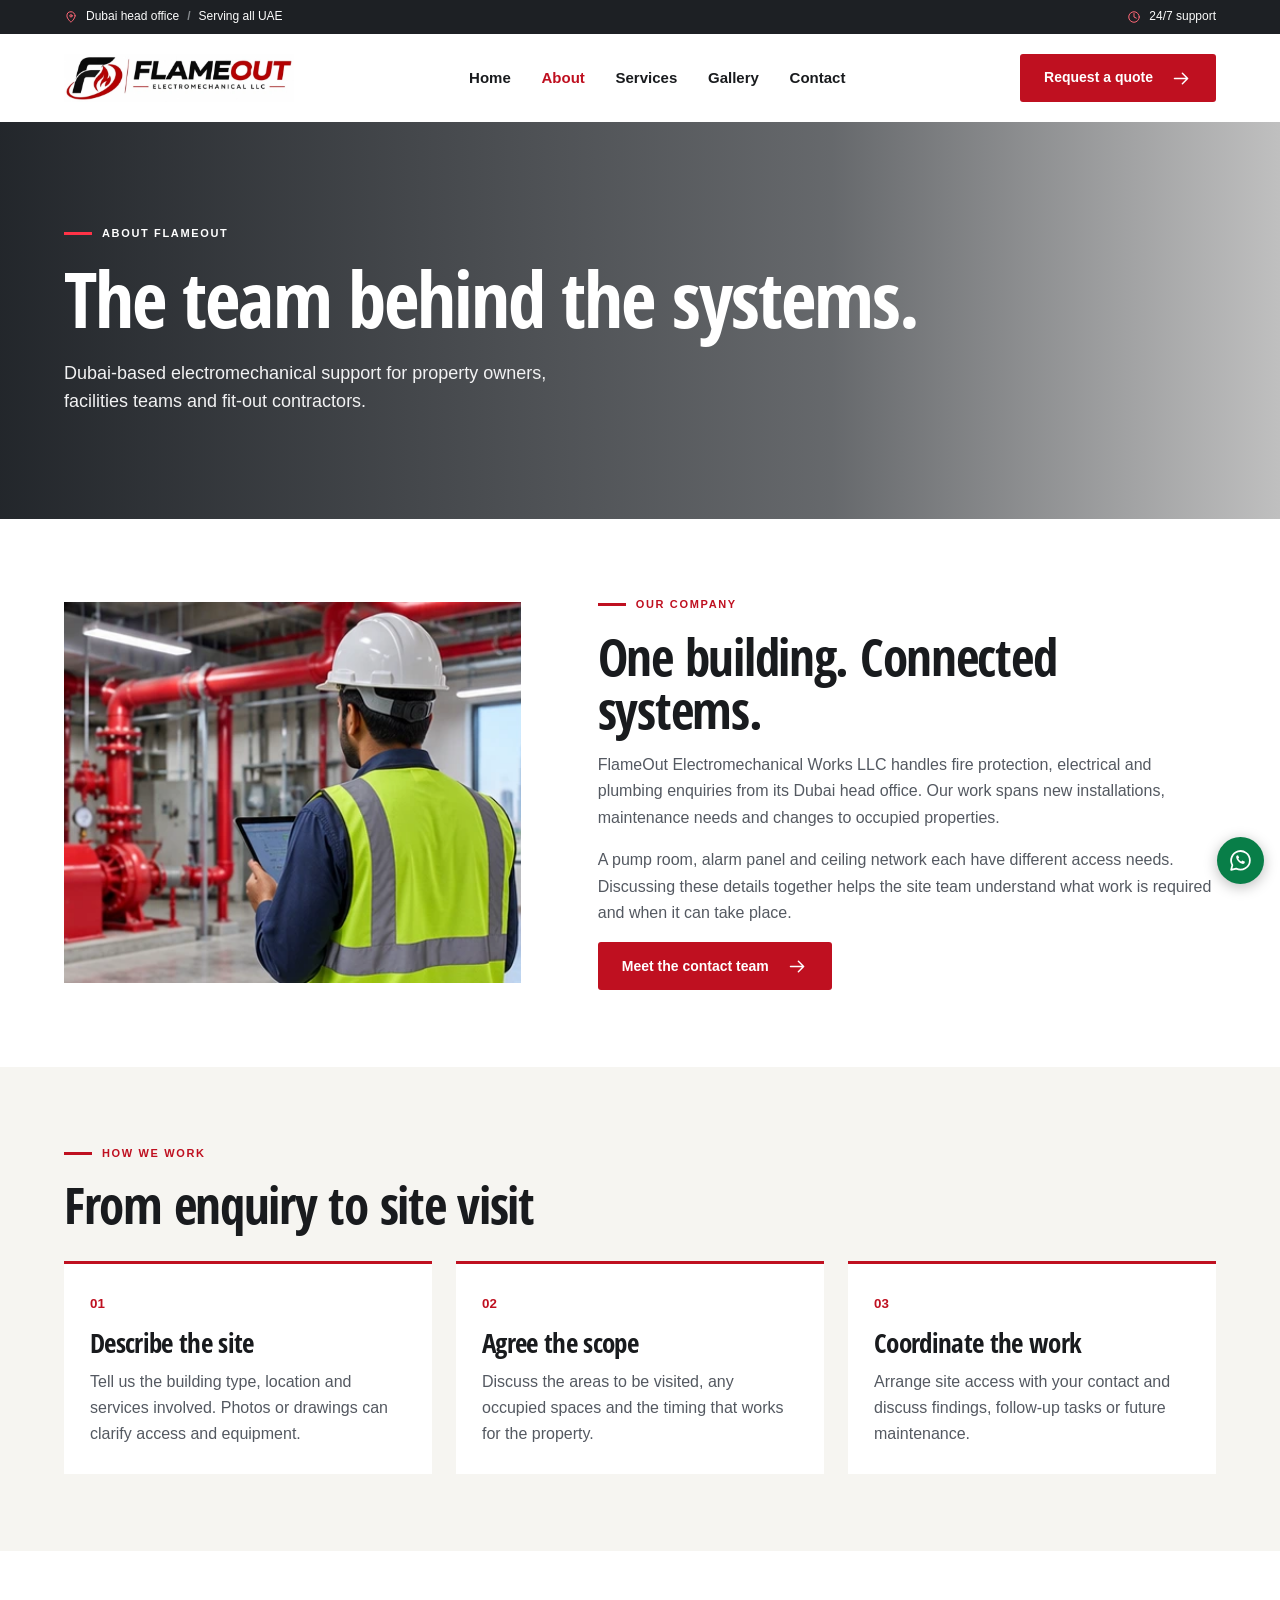
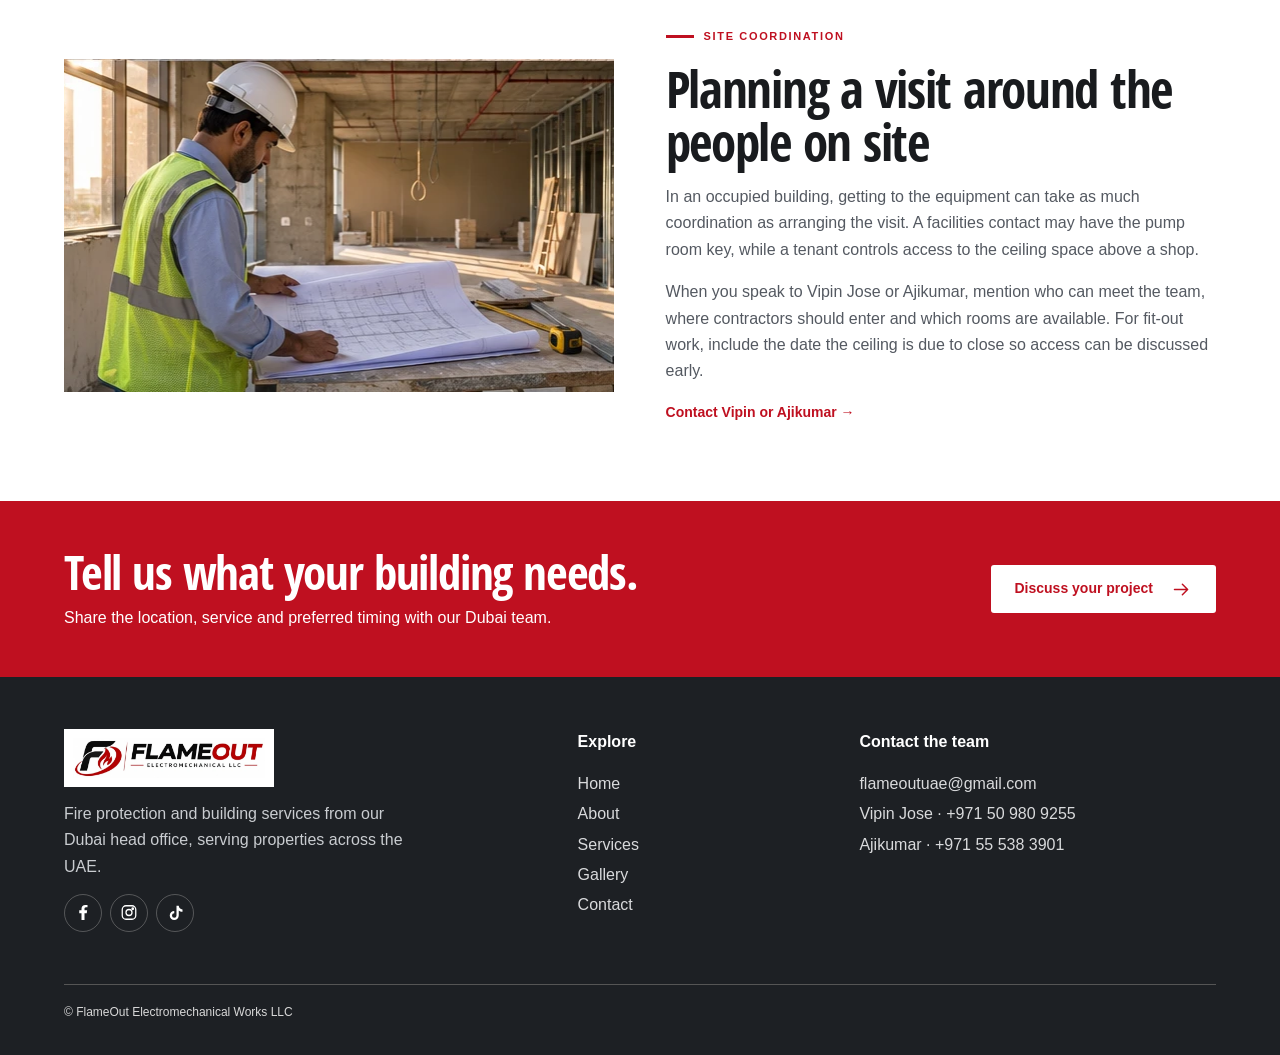
==== about.html @ a7f8e22a "first commit" ====
<!doctype html><html lang="en"><head><meta charset="utf-8"><meta name="viewport" content="width=device-width,initial-scale=1"><title>About Our Dubai Electromechanical Team | FlameOut</title><meta name="description" content="Learn how FlameOut coordinates fire protection and building services for property managers, fit-out contractors and facilities teams across the UAE."><meta property="og:title" content="About Our Dubai Electromechanical Team | FlameOut"><meta property="og:description" content="Learn how FlameOut coordinates fire protection and building services for property managers, fit-out contractors and facilities teams across the UAE."><meta property="og:type" content="website"><link rel="icon" href="assets/favicon.png"><link rel="stylesheet" href="css/style.css"><script type="application/ld+json">{"@context": "https://schema.org", "@type": "Organization", "name": "FlameOut Electromechanical Works LLC", "telephone": "+971509809255", "email": "flameoutuae@gmail.com", "areaServed": "United Arab Emirates"}</script><script defer src="js/site.js"></script></head><body><a class="skip" href="#main">Skip to content</a><div class="top"><div class="wrap"><span><svg aria-hidden="true" viewBox="0 0 24 24" fill="none" stroke="currentColor" stroke-width="1.7" stroke-linecap="round" stroke-linejoin="round"><path d="M19 10c0 5-7 11-7 11S5 15 5 10a7 7 0 1 1 14 0Z"/><circle cx="12" cy="10" r="2"/></svg> Dubai head office <b> / </b> Serving all UAE</span><span><svg aria-hidden="true" viewBox="0 0 24 24" fill="none" stroke="currentColor" stroke-width="1.7" stroke-linecap="round" stroke-linejoin="round"><circle cx="12" cy="12" r="9"/><path d="M12 6v6l4 2"/></svg> 24/7 support</span></div></div><header><div class="wrap bar"><a href="index.html" aria-label="FlameOut home"><img class="logo" src="assets/logo.webp" alt="FlameOut Electromechanical LLC" loading="lazy"></a><nav id="nav" aria-label="Main navigation"><a href="index.html">Home</a><a href="about.html" aria-current="page">About</a><a href="services.html">Services</a><a href="gallery.html">Gallery</a><a href="contact.html">Contact</a></nav><a class="btn headbtn" href="contact.html#enquiry">Request a quote<svg aria-hidden="true" viewBox="0 0 24 24" fill="none" stroke="currentColor" stroke-width="1.7" stroke-linecap="round" stroke-linejoin="round"><path d="M4 12h15m-6-6 6 6-6 6"/></svg></a><button class="toggle" aria-label="Toggle navigation" aria-expanded="false" aria-controls="nav"><svg aria-hidden="true" viewBox="0 0 24 24" fill="none" stroke="currentColor" stroke-width="1.7" stroke-linecap="round" stroke-linejoin="round"><path d="M3 6h18M3 12h18M3 18h18"/></svg></button></div></header><main id="main"><section class="inner" style="--photo:url(assets/mep.webp)"><div class="wrap"><div class="tag">About FlameOut</div><h1>The team behind the systems.</h1><p>Dubai-based electromechanical support for property owners, facilities teams and fit-out contractors.</p></div></section><section class="section wrap split"><img class="" src="assets/service-7.webp" alt="Engineer inspecting a mechanical plant room" loading="lazy"><div><div class="tag">Our company</div><h2>One building. Connected systems.</h2><p>FlameOut Electromechanical Works LLC handles fire protection, electrical and plumbing enquiries from its Dubai head office. Our work spans new installations, maintenance needs and changes to occupied properties.</p><p>A pump room, alarm panel and ceiling network each have different access needs. Discussing these details together helps the site team understand what work is required and when it can take place.</p><a class="btn " href="contact.html">Meet the contact team<svg aria-hidden="true" viewBox="0 0 24 24" fill="none" stroke="currentColor" stroke-width="1.7" stroke-linecap="round" stroke-linejoin="round"><path d="M4 12h15m-6-6 6 6-6 6"/></svg></a></div></section><section class="section tint"><div class="wrap"><div class="tag">How we work</div><h2>From enquiry to site visit</h2><div class="steps"><article><small>01</small><h3>Describe the site</h3><p>Tell us the building type, location and services involved. Photos or drawings can clarify access and equipment.</p></article><article><small>02</small><h3>Agree the scope</h3><p>Discuss the areas to be visited, any occupied spaces and the timing that works for the property.</p></article><article><small>03</small><h3>Coordinate the work</h3><p>Arrange site access with your contact and discuss findings, follow-up tasks or future maintenance.</p></article></div></div></section><section class="section wrap story"><img src="assets/fitout.webp" alt="Site supervisor reviewing drawings in a space under fit-out" loading="lazy" width="762" height="333"><div><div class="tag">Site coordination</div><h2>Planning a visit around the people on site</h2><p>In an occupied building, getting to the equipment can take as much coordination as arranging the visit. A facilities contact may have the pump room key, while a tenant controls access to the ceiling space above a shop.</p><p>When you speak to Vipin Jose or Ajikumar, mention who can meet the team, where contractors should enter and which rooms are available. For fit-out work, include the date the ceiling is due to close so access can be discussed early.</p><a class="line" href="contact.html">Contact Vipin or Ajikumar →</a></div></section><section class="cta"><div class="wrap"><div><h2>Tell us what your building needs.</h2><p>Share the location, service and preferred timing with our Dubai team.</p></div><a class="btn white" href="contact.html#enquiry">Discuss your project<svg aria-hidden="true" viewBox="0 0 24 24" fill="none" stroke="currentColor" stroke-width="1.7" stroke-linecap="round" stroke-linejoin="round"><path d="M4 12h15m-6-6 6 6-6 6"/></svg></a></div></section></main><footer><div class="wrap foot"><div><img class="logo" src="assets/logo.webp" alt="FlameOut Electromechanical Works LLC" loading="lazy"><p>Fire protection and building services from our Dubai head office, serving properties across the UAE.</p><div class="socials" aria-label="Social media"><span data-platform="fb" title="Facebook profile coming soon" aria-label="Facebook profile coming soon" role="img"><svg aria-hidden="true" viewBox="0 0 24 24" fill="none" stroke="currentColor" stroke-width="1.7" stroke-linecap="round" stroke-linejoin="round"><path d="M14 22v-9h3l.5-4H14V7c0-1 .4-2 2-2h2V2h-3c-3 0-5 2-5 5v2H7v4h3v9Z" fill="currentColor" stroke="none"/></svg></span><span data-platform="ig" title="Instagram profile coming soon" aria-label="Instagram profile coming soon" role="img"><svg aria-hidden="true" viewBox="0 0 24 24" fill="none" stroke="currentColor" stroke-width="1.7" stroke-linecap="round" stroke-linejoin="round"><rect x="3" y="3" width="18" height="18" rx="5"/><circle cx="12" cy="12" r="4"/><circle cx="17" cy="7" r="1"/></svg></span><span data-platform="tt" title="TikTok profile coming soon" aria-label="TikTok profile coming soon" role="img"><svg aria-hidden="true" viewBox="0 0 24 24" fill="none" stroke="currentColor" stroke-width="1.7" stroke-linecap="round" stroke-linejoin="round"><path d="M14 3h3c.3 3 2 4 5 5v3c-2 0-4-.8-5-1.8V16a6 6 0 1 1-6-6v3a3 3 0 1 0 3 3Z" fill="currentColor" stroke="none"/></svg></span></div></div><div><strong>Explore</strong><a href="index.html">Home</a><a href="about.html" aria-current="page">About</a><a href="services.html">Services</a><a href="gallery.html">Gallery</a><a href="contact.html">Contact</a></div><div><strong>Contact the team</strong><a href="mailto:flameoutuae@gmail.com">flameoutuae@gmail.com</a><a href="tel:+971509809255">Vipin Jose · +971 50 980 9255</a><a href="tel:+971555383901">Ajikumar · +971 55 538 3901</a></div></div><div class="wrap legal">© FlameOut Electromechanical Works LLC</div></footer><div class="floating"><a class="call" href="tel:+971509809255" aria-label="Call Vipin Jose"><svg aria-hidden="true" viewBox="0 0 24 24" fill="none" stroke="currentColor" stroke-width="1.7" stroke-linecap="round" stroke-linejoin="round"><path d="m5 3 4 1 1 5-2 2c1.3 2.6 2.8 4.2 5.2 5.3l2.1-2.2 5 1.2.7 4c-1.3 4-8.2 1-12.4-3.2S1 5 5 3Z"/></svg></a><a class="whats" href="https://wa.me/971509809255" aria-label="WhatsApp FlameOut"><svg aria-hidden="true" viewBox="0 0 24 24" fill="none" stroke="currentColor" stroke-width="1.7" stroke-linecap="round" stroke-linejoin="round"><path d="M21 11.7a9 9 0 0 1-13.2 8L3 21l1.2-4.6A9 9 0 1 1 21 11.7Z"/><path d="M8.2 7.5c-2 2.8 4.8 9.8 7.6 7.2l.5-1.5-2.6-1.2-.8 1c-1.2-.5-2.3-1.6-3-2.8l.8-1-1.1-2.2Z" fill="currentColor" stroke="none"/></svg></a></div></body></html>
---- css/style.css ----
@font-face{font-family:Display;src:url(../assets/display.ttf) format("truetype");font-weight:700;font-display:swap}
:root{--red:#bf1020;--ink:#191b1e;--muted:#545961;--border:#dddeda;--paper:#f6f5f1;--wrap:1240px}
*{box-sizing:border-box}body{margin:0;color:var(--ink);font:16px/1.65 Arial,Helvetica,sans-serif}h1,h2,h3,p,figure,blockquote{margin:0}h1,h2,h3{font-family:Display,"Arial Narrow",Arial,sans-serif;line-height:1.04;letter-spacing:-.025em}h2{font-size:clamp(36px,4vw,62px)}h3{font-size:clamp(26px,2.1vw,34px)}p{color:var(--muted)}a{color:inherit;text-decoration:none}button,input,select,textarea{font:inherit}button,a{touch-action:manipulation}button{cursor:pointer}svg{width:21px;height:21px;flex:none}.wrap{width:min(100% - clamp(40px,10vw,160px),var(--wrap));margin-inline:auto}.skip{position:absolute;left:10px;top:-80px;background:white;padding:8px;z-index:10}.skip:focus{top:5px}:focus-visible{outline:3px solid #187abb;outline-offset:4px}.top{background:#1d2024;color:#fcfcfc;font-size:12px}.top .wrap,.top span,.bar,.bar nav,.btn,.actions,.controls,.tag,.band .wrap,.band .wrap>div,.line,.heading,.cta .wrap,.socials,.figcaption{display:flex;align-items:center}.top .wrap,.bar,.heading,.cta .wrap{justify-content:space-between}.top .wrap{min-height:34px}.top span{gap:8px}.top b{color:#85898d}.top svg{width:14px;height:14px;color:#ff6877}.bar{min-height:88px;gap:18px}.logo{display:block;width:clamp(178px,18vw,252px);height:auto}.bar nav{gap:clamp(14px,2.4vw,40px);align-self:stretch}.bar nav a{display:grid;align-items:center;position:relative;font-size:15px;font-weight:bold}.bar nav a[aria-current],.bar nav a:hover{color:var(--red)}.btn{display:inline-flex;justify-content:center;gap:18px;min-height:48px;padding:10px 23px;background:var(--red);color:white;border:1px solid transparent;border-radius:3px;font-size:14px;font-weight:700}.btn:hover{filter:brightness(.89)}.ghost{background:rgba(0,0,0,.28);border-color:#ffffff75}.outline{background:white;color:var(--ink);border-color:#bbb}.white{background:white;color:var(--red)}.toggle{display:none;background:white;border:1px solid var(--border);padding:8px}.hero{position:relative;background:#202328;color:white;isolation:isolate}.slide{display:none;position:relative;min-height:clamp(530px,42vw,680px);align-items:center}.slide.active{display:flex}.bg,.slide:after{position:absolute;inset:0;height:100%;width:100%;object-fit:cover;z-index:-2}.slide:after{content:"";z-index:-1;background:linear-gradient(90deg,#0e1218ed 0%,#13161ac7 34%,#11151a50 68%,#11151a14)}.hero-copy{padding-block:58px 80px}.tag{gap:10px;color:var(--red);text-transform:uppercase;letter-spacing:.15em;font-size:11px;font-weight:800;margin-bottom:16px}.tag:before{content:"";width:28px;height:3px;background:var(--red)}.hero .tag,.inner .tag,.dark .tag{color:white}.hero .tag:before,.inner .tag:before,.dark .tag:before{background:#ff3347}.hero h1,.hero h2{font-size:clamp(68px,7.7vw,118px);line-height:.99}.hero-copy p,.inner p{color:#f2f2f3;max-width:550px;font-size:18px;line-height:1.55;margin:22px 0 28px}.actions{gap:12px;flex-wrap:wrap}.controlwrap{position:absolute;bottom:24px;left:50%;transform:translateX(-50%);display:flex;justify-content:flex-end;pointer-events:none}.controls{gap:8px;color:white;background:#171b20b8;padding:3px 6px;border:1px solid #ffffff4a;border-radius:3px;pointer-events:auto}.controls button,.close{color:inherit;background:none;border:0;min-width:34px;height:34px;font-size:24px;line-height:1}.controls #pause{font-size:14px;border-left:1px solid #ffffff40}.controls span{font-size:14px;font-weight:700}.controls small{color:#d3d4d5}.band{background:#25282c;color:white;border-bottom:4px solid var(--red)}.band .wrap{min-height:82px;justify-content:space-between}.band .wrap>div{gap:14px;justify-content:center;flex:1;font-weight:700;font-size:15px}.band .wrap>div+div{border-left:1px solid #505257}.band svg{color:#ff5462;width:28px;height:28px}.section{padding-block:clamp(55px,6vw,96px)}.heading{gap:25px;align-items:flex-end;margin-bottom:30px}.heading p,.intro,.muted{margin-top:14px}.intro{margin-bottom:32px}.cards,.steps,.quotes,.gallery{display:grid;grid-template-columns:repeat(3,minmax(0,1fr));gap:24px}.card{border:1px solid var(--border);background:white;display:flex;flex-direction:column;scroll-margin:18px}.card>img{width:100%;aspect-ratio:1.8;object-fit:cover}.card>div{padding:24px;display:flex;flex:1;align-items:start;flex-direction:column}.card .tag{font-size:10px;margin-bottom:10px}.card .tag:before{width:15px;height:2px}.card p{margin:14px 0 20px}.line{color:var(--red);font-weight:bold;font-size:14px;gap:12px;margin-top:auto}.dark,footer{background:#1d2024;color:white}.dark p,footer p{color:#c9ccd0}.quotes,.steps{margin-top:30px}.quotes figure{padding:25px;background:#292d32;border-top:2px solid #d32b3b;display:flex;flex-direction:column}.quotechar{font:60px/1 Georgia;color:#ff6673;height:46px}blockquote{margin-bottom:22px}.quotes figcaption{display:flex;align-items:center;gap:12px;border-top:1px solid #505359;padding-top:16px;margin-top:auto;font-size:14px}.quotes img{width:44px;border-radius:100%}.faq,.split,.contact{display:grid;grid-template-columns:.85fr 1.15fr;gap:clamp(28px,6vw,85px)}details{border-bottom:1px solid var(--border);padding:16px 0}summary{font-weight:bold;cursor:pointer}details p{padding-top:12px}.cta{background:var(--red);color:white;padding:46px 0}.cta h2{font-size:clamp(32px,3.7vw,52px)}.cta p{color:#fff;margin-top:9px}.cta .wrap{gap:20px}.foot{display:grid;grid-template-columns:1.3fr .65fr 1fr;gap:50px;padding-block:52px}.foot .logo{background:white;padding:9px;width:210px}.foot p{max-width:350px;margin:14px 0}.foot>div>a{display:block;color:#d9dadc;margin:4px 0;width:fit-content}.foot a:hover{text-decoration:underline}.foot strong{display:block;margin-bottom:15px}.socials{gap:8px}.socials>*{display:grid;place-items:center;width:38px;height:38px;border:1px solid #8888;border-radius:50%}.socials svg{width:18px}.legal{border-top:1px solid #555;padding:18px 0 32px;font-size:12px;color:#d8d8d8}.floating{position:fixed;right:16px;bottom:16px;display:grid;gap:8px;z-index:4}.floating a{width:47px;height:47px;color:white;border-radius:50%;place-items:center;box-shadow:0 3px 14px #0004;display:grid}.floating svg{width:25px;height:25px}.floating .whats{background:#087e48}.floating .call{display:none;background:var(--red)}.inner{padding:clamp(62px,8vw,125px) 0;color:white;background:linear-gradient(90deg,#14181def,#171b20a8 65%,#1114),var(--photo) center 48%/cover}.inner h1{font-size:clamp(52px,6vw,88px);max-width:900px}.inner p{margin-bottom:0}.split{align-items:center}.split img{width:100%;aspect-ratio:1.2;object-fit:cover}.split p,.contact p{margin:16px 0}.tint,form{background:var(--paper)}.steps article{background:white;border-top:3px solid var(--red);padding:26px}.steps small{color:var(--red);font-weight:bold}.steps h3{margin:12px 0}.gallery{grid-template-columns:repeat(2,minmax(0,1fr))}.tile{background:#222;color:white;text-align:left;border:0;padding:0;overflow:hidden}.tile img{width:100%;aspect-ratio:1.85;object-fit:cover;display:block}.tile span{display:flex;justify-content:space-between;gap:10px;padding:14px 18px;font-weight:700}.tile b{color:#ff7280}dialog{width:min(90vw,1000px);background:#181a1d;color:white;border:0;padding:14px}dialog::backdrop{background:#000c}dialog img{width:100%;max-height:70vh;object-fit:contain;display:block}dialog p{color:white;padding:10px}.close{display:block;margin-left:auto;font-size:16px}.contact dl{margin:24px 0}.contact dt{font-size:13px;color:var(--muted);margin-top:20px}.contact dd{margin:0;font-size:20px;font-weight:bold;overflow-wrap:anywhere}.contact dd a:hover{color:var(--red)}form{padding:clamp(20px,3vw,44px);border-top:4px solid var(--red)}form h2{font-size:40px}label{display:block;font-weight:bold;font-size:14px;margin:14px 0}input,select,textarea{width:100%;display:block;border:1px solid #aaa;background:white;color:#222;padding:10px;font-size:16px;border-radius:2px;margin-top:4px}textarea{resize:vertical}
@media(max-width:1024px),(pointer:coarse) and (max-width:1400px){.floating .call{display:grid}}
@media(max-width:920px){.bar{min-height:72px}.toggle{display:grid}.bar .headbtn{margin-left:auto}.bar nav{display:none;position:absolute;top:100%;left:0;right:0;background:white;padding:10px 5% 20px;z-index:5;box-shadow:0 12px 18px #0002}.bar nav.open{display:grid;gap:0}.bar nav a{padding:10px}header{position:relative;z-index:5}.cards{grid-template-columns:repeat(2,minmax(0,1fr))}.band .wrap>div{font-size:13px}.foot{gap:26px}.heading .btn{flex:none}}
@media(max-width:650px){.wrap{width:calc(100% - 36px)}.bar{min-height:65px}.bar .logo{width:158px}.bar{gap:9px}.bar .headbtn{font-size:12px;padding:8px 12px;min-height:38px}.headbtn svg{display:none}.top{font-size:10px}.top span{gap:4px}.slide{min-height:510px}.hero-copy{padding:48px 0 80px}.hero h1,.hero h2{font-size:clamp(50px,11vw,72px)}.hero-copy p,.inner p{font-size:16px}.slide:after{background:linear-gradient(90deg,#101318e6,#14171b9c)}.hero .bg{object-position:63% center}.controlwrap{justify-content:flex-start;bottom:18px}.btn{padding:10px 15px;gap:9px}.band .wrap{min-height:80px;width:100%}.band .wrap>div{flex-direction:column;gap:5px;padding:4px 7px;text-align:center;font-size:11px;line-height:1.25}.band svg{width:21px;height:21px}.cards,.quotes,.steps,.gallery,.faq,.split,.contact,.foot{grid-template-columns:1fr}.heading,.cta .wrap{align-items:flex-start;flex-direction:column}.foot{padding-bottom:24px}.legal{padding-bottom:75px}.floating{right:10px;bottom:10px}.floating a{width:43px;height:43px}.card>div{padding:21px}.quotes,.cards,.gallery{gap:18px}.inner h1{font-size:47px}.cta .btn{margin-right:40px}}

.field-notes{background:#f4f3ef}.field-notes .intro{max-width:720px}.property-grid{display:grid;grid-template-columns:repeat(3,minmax(0,1fr));gap:26px}.property-grid img,.story img{width:100%;height:auto;display:block}.property-grid h3{margin:18px 0 10px}.story{display:grid;grid-template-columns:1fr 1fr;gap:clamp(22px,4vw,65px);align-items:center}.story img{aspect-ratio:1.65;object-fit:cover}.story p{margin:16px 0}.gallery .tile small{display:block;padding:0 18px 18px;color:#d8dadd;font-size:14px;line-height:1.55}.gallery .tile{display:flex;flex-direction:column}.gallery .tile span{width:100%}@media(max-width:720px){.property-grid,.story{grid-template-columns:1fr}.property-grid{gap:32px}}
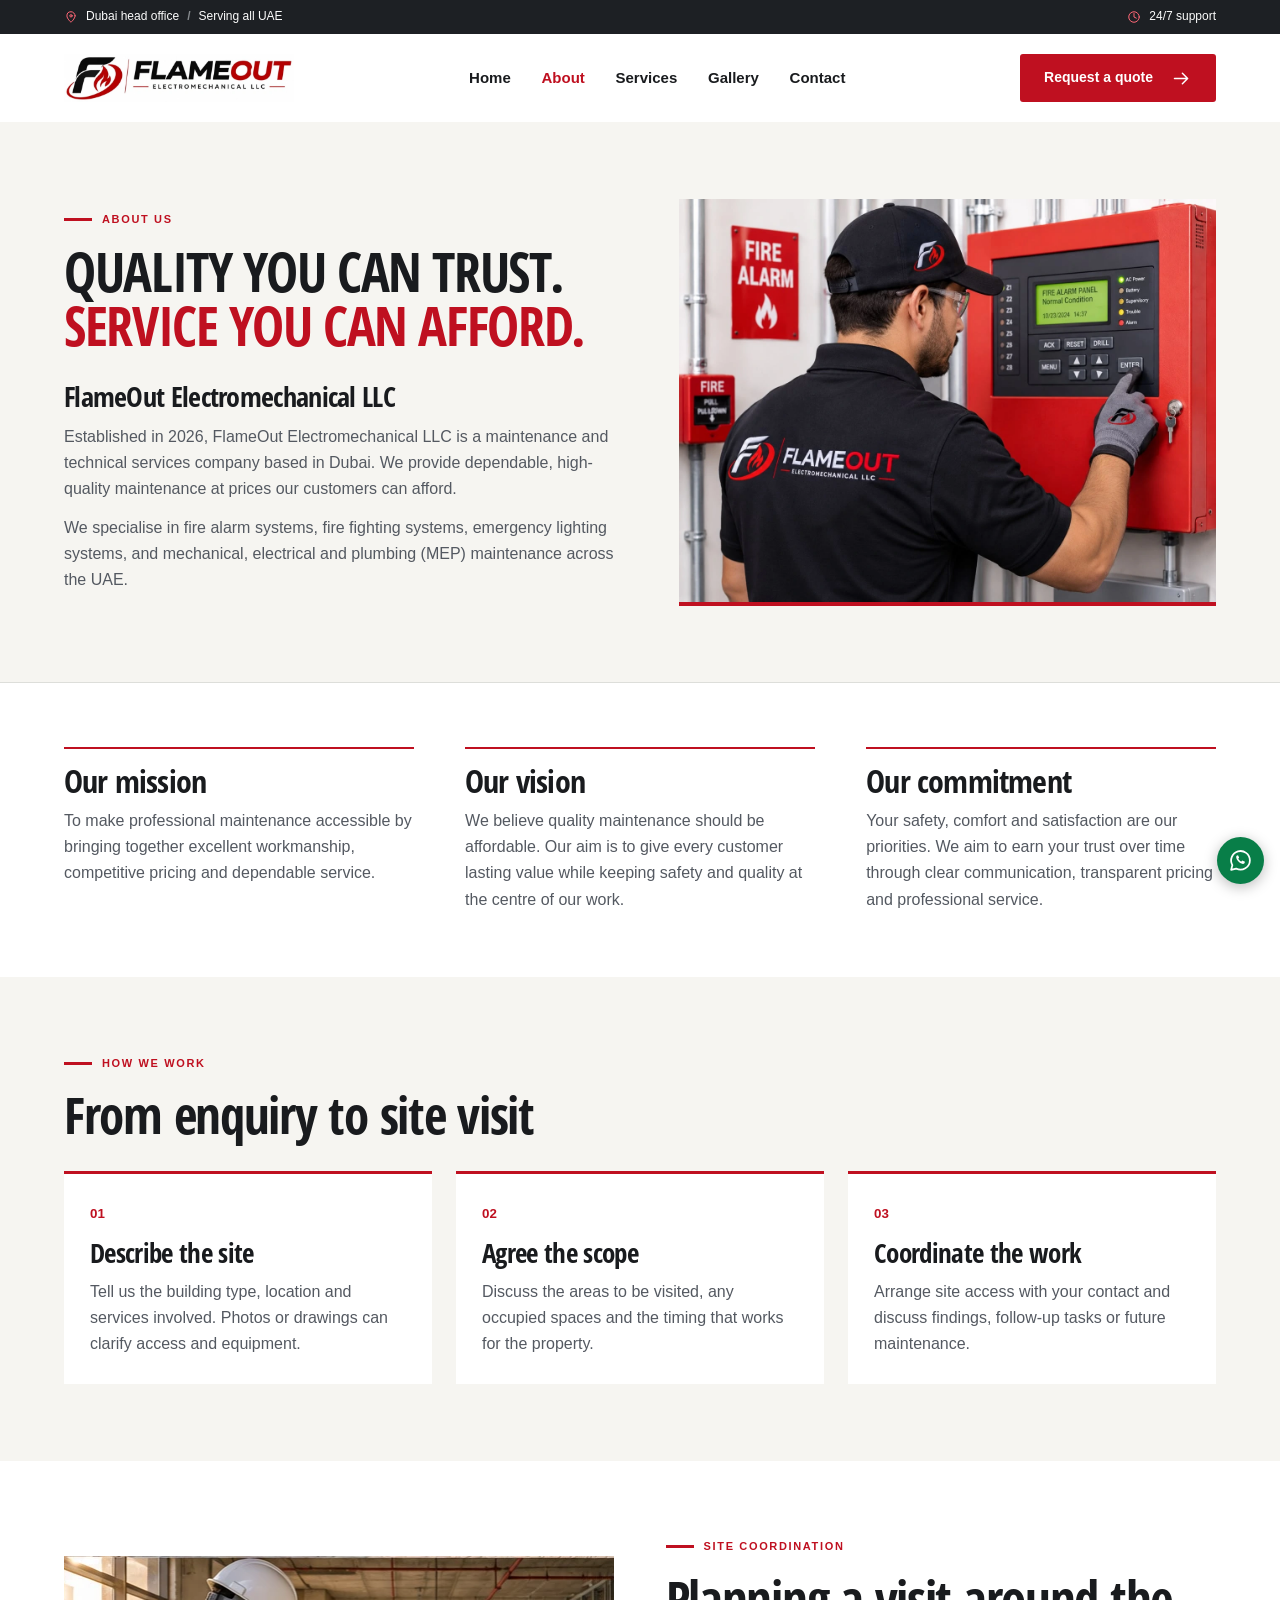
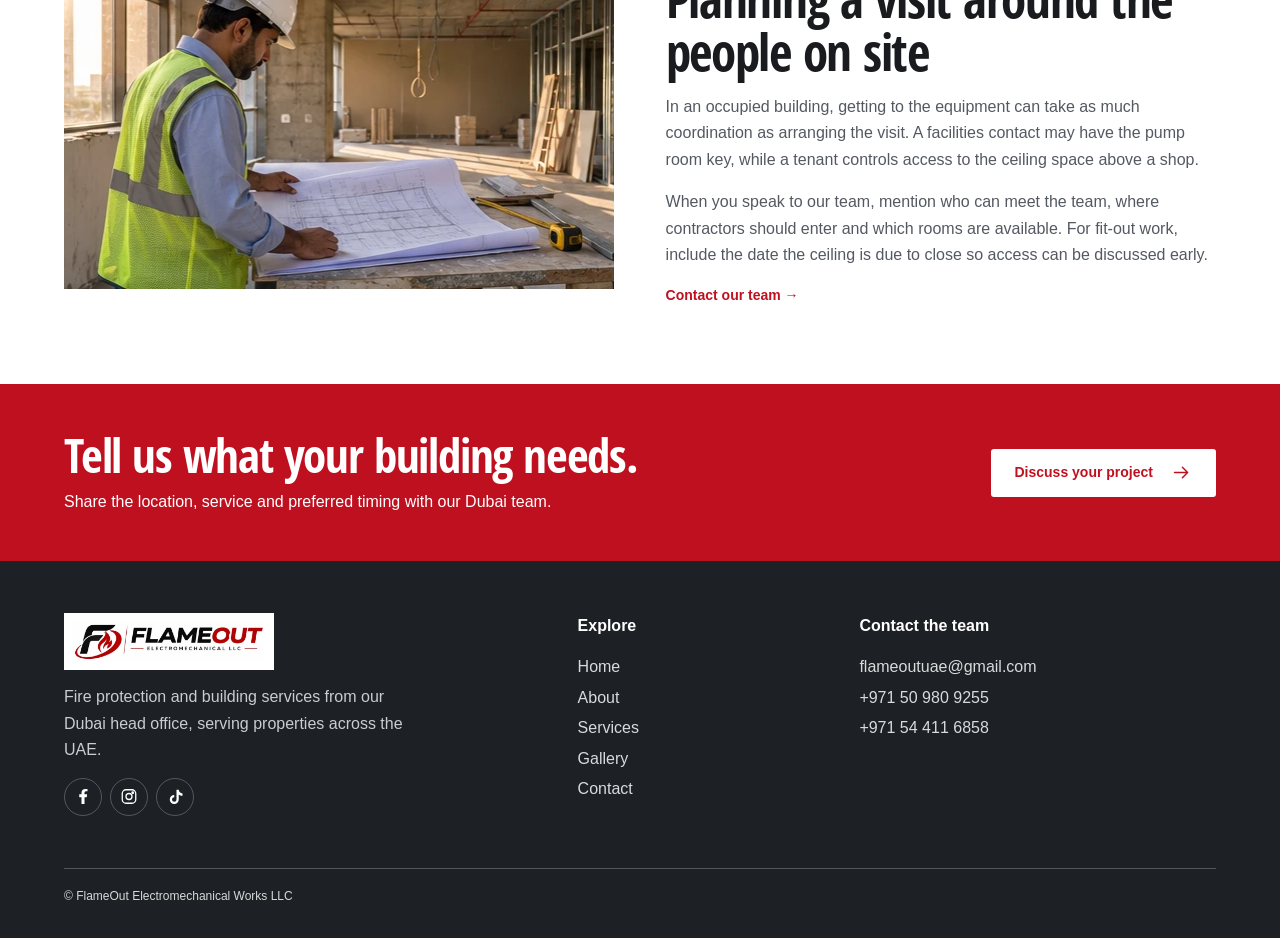
==== commit 5fc2ff31: "change_images" ====
--- a/about.html
+++ b/about.html
@@ -1 +1,8 @@
-<!doctype html><html lang="en"><head><meta charset="utf-8"><meta name="viewport" content="width=device-width,initial-scale=1"><title>About Our Dubai Electromechanical Team | FlameOut</title><meta name="description" content="Learn how FlameOut coordinates fire protection and building services for property managers, fit-out contractors and facilities teams across the UAE."><meta property="og:title" content="About Our Dubai Electromechanical Team | FlameOut"><meta property="og:description" content="Learn how FlameOut coordinates fire protection and building services for property managers, fit-out contractors and facilities teams across the UAE."><meta property="og:type" content="website"><link rel="icon" href="assets/favicon.png"><link rel="stylesheet" href="css/style.css"><script type="application/ld+json">{"@context": "https://schema.org", "@type": "Organization", "name": "FlameOut Electromechanical Works LLC", "telephone": "+971509809255", "email": "flameoutuae@gmail.com", "areaServed": "United Arab Emirates"}</script><script defer src="js/site.js"></script></head><body><a class="skip" href="#main">Skip to content</a><div class="top"><div class="wrap"><span><svg aria-hidden="true" viewBox="0 0 24 24" fill="none" stroke="currentColor" stroke-width="1.7" stroke-linecap="round" stroke-linejoin="round"><path d="M19 10c0 5-7 11-7 11S5 15 5 10a7 7 0 1 1 14 0Z"/><circle cx="12" cy="10" r="2"/></svg> Dubai head office <b> / </b> Serving all UAE</span><span><svg aria-hidden="true" viewBox="0 0 24 24" fill="none" stroke="currentColor" stroke-width="1.7" stroke-linecap="round" stroke-linejoin="round"><circle cx="12" cy="12" r="9"/><path d="M12 6v6l4 2"/></svg> 24/7 support</span></div></div><header><div class="wrap bar"><a href="index.html" aria-label="FlameOut home"><img class="logo" src="assets/logo.webp" alt="FlameOut Electromechanical LLC" loading="lazy"></a><nav id="nav" aria-label="Main navigation"><a href="index.html">Home</a><a href="about.html" aria-current="page">About</a><a href="services.html">Services</a><a href="gallery.html">Gallery</a><a href="contact.html">Contact</a></nav><a class="btn headbtn" href="contact.html#enquiry">Request a quote<svg aria-hidden="true" viewBox="0 0 24 24" fill="none" stroke="currentColor" stroke-width="1.7" stroke-linecap="round" stroke-linejoin="round"><path d="M4 12h15m-6-6 6 6-6 6"/></svg></a><button class="toggle" aria-label="Toggle navigation" aria-expanded="false" aria-controls="nav"><svg aria-hidden="true" viewBox="0 0 24 24" fill="none" stroke="currentColor" stroke-width="1.7" stroke-linecap="round" stroke-linejoin="round"><path d="M3 6h18M3 12h18M3 18h18"/></svg></button></div></header><main id="main"><section class="inner" style="--photo:url(assets/mep.webp)"><div class="wrap"><div class="tag">About FlameOut</div><h1>The team behind the systems.</h1><p>Dubai-based electromechanical support for property owners, facilities teams and fit-out contractors.</p></div></section><section class="section wrap split"><img class="" src="assets/service-7.webp" alt="Engineer inspecting a mechanical plant room" loading="lazy"><div><div class="tag">Our company</div><h2>One building. Connected systems.</h2><p>FlameOut Electromechanical Works LLC handles fire protection, electrical and plumbing enquiries from its Dubai head office. Our work spans new installations, maintenance needs and changes to occupied properties.</p><p>A pump room, alarm panel and ceiling network each have different access needs. Discussing these details together helps the site team understand what work is required and when it can take place.</p><a class="btn " href="contact.html">Meet the contact team<svg aria-hidden="true" viewBox="0 0 24 24" fill="none" stroke="currentColor" stroke-width="1.7" stroke-linecap="round" stroke-linejoin="round"><path d="M4 12h15m-6-6 6 6-6 6"/></svg></a></div></section><section class="section tint"><div class="wrap"><div class="tag">How we work</div><h2>From enquiry to site visit</h2><div class="steps"><article><small>01</small><h3>Describe the site</h3><p>Tell us the building type, location and services involved. Photos or drawings can clarify access and equipment.</p></article><article><small>02</small><h3>Agree the scope</h3><p>Discuss the areas to be visited, any occupied spaces and the timing that works for the property.</p></article><article><small>03</small><h3>Coordinate the work</h3><p>Arrange site access with your contact and discuss findings, follow-up tasks or future maintenance.</p></article></div></div></section><section class="section wrap story"><img src="assets/fitout.webp" alt="Site supervisor reviewing drawings in a space under fit-out" loading="lazy" width="762" height="333"><div><div class="tag">Site coordination</div><h2>Planning a visit around the people on site</h2><p>In an occupied building, getting to the equipment can take as much coordination as arranging the visit. A facilities contact may have the pump room key, while a tenant controls access to the ceiling space above a shop.</p><p>When you speak to Vipin Jose or Ajikumar, mention who can meet the team, where contractors should enter and which rooms are available. For fit-out work, include the date the ceiling is due to close so access can be discussed early.</p><a class="line" href="contact.html">Contact Vipin or Ajikumar →</a></div></section><section class="cta"><div class="wrap"><div><h2>Tell us what your building needs.</h2><p>Share the location, service and preferred timing with our Dubai team.</p></div><a class="btn white" href="contact.html#enquiry">Discuss your project<svg aria-hidden="true" viewBox="0 0 24 24" fill="none" stroke="currentColor" stroke-width="1.7" stroke-linecap="round" stroke-linejoin="round"><path d="M4 12h15m-6-6 6 6-6 6"/></svg></a></div></section></main><footer><div class="wrap foot"><div><img class="logo" src="assets/logo.webp" alt="FlameOut Electromechanical Works LLC" loading="lazy"><p>Fire protection and building services from our Dubai head office, serving properties across the UAE.</p><div class="socials" aria-label="Social media"><span data-platform="fb" title="Facebook profile coming soon" aria-label="Facebook profile coming soon" role="img"><svg aria-hidden="true" viewBox="0 0 24 24" fill="none" stroke="currentColor" stroke-width="1.7" stroke-linecap="round" stroke-linejoin="round"><path d="M14 22v-9h3l.5-4H14V7c0-1 .4-2 2-2h2V2h-3c-3 0-5 2-5 5v2H7v4h3v9Z" fill="currentColor" stroke="none"/></svg></span><span data-platform="ig" title="Instagram profile coming soon" aria-label="Instagram profile coming soon" role="img"><svg aria-hidden="true" viewBox="0 0 24 24" fill="none" stroke="currentColor" stroke-width="1.7" stroke-linecap="round" stroke-linejoin="round"><rect x="3" y="3" width="18" height="18" rx="5"/><circle cx="12" cy="12" r="4"/><circle cx="17" cy="7" r="1"/></svg></span><span data-platform="tt" title="TikTok profile coming soon" aria-label="TikTok profile coming soon" role="img"><svg aria-hidden="true" viewBox="0 0 24 24" fill="none" stroke="currentColor" stroke-width="1.7" stroke-linecap="round" stroke-linejoin="round"><path d="M14 3h3c.3 3 2 4 5 5v3c-2 0-4-.8-5-1.8V16a6 6 0 1 1-6-6v3a3 3 0 1 0 3 3Z" fill="currentColor" stroke="none"/></svg></span></div></div><div><strong>Explore</strong><a href="index.html">Home</a><a href="about.html" aria-current="page">About</a><a href="services.html">Services</a><a href="gallery.html">Gallery</a><a href="contact.html">Contact</a></div><div><strong>Contact the team</strong><a href="mailto:flameoutuae@gmail.com">flameoutuae@gmail.com</a><a href="tel:+971509809255">Vipin Jose · +971 50 980 9255</a><a href="tel:+971555383901">Ajikumar · +971 55 538 3901</a></div></div><div class="wrap legal">© FlameOut Electromechanical Works LLC</div></footer><div class="floating"><a class="call" href="tel:+971509809255" aria-label="Call Vipin Jose"><svg aria-hidden="true" viewBox="0 0 24 24" fill="none" stroke="currentColor" stroke-width="1.7" stroke-linecap="round" stroke-linejoin="round"><path d="m5 3 4 1 1 5-2 2c1.3 2.6 2.8 4.2 5.2 5.3l2.1-2.2 5 1.2.7 4c-1.3 4-8.2 1-12.4-3.2S1 5 5 3Z"/></svg></a><a class="whats" href="https://wa.me/971509809255" aria-label="WhatsApp FlameOut"><svg aria-hidden="true" viewBox="0 0 24 24" fill="none" stroke="currentColor" stroke-width="1.7" stroke-linecap="round" stroke-linejoin="round"><path d="M21 11.7a9 9 0 0 1-13.2 8L3 21l1.2-4.6A9 9 0 1 1 21 11.7Z"/><path d="M8.2 7.5c-2 2.8 4.8 9.8 7.6 7.2l.5-1.5-2.6-1.2-.8 1c-1.2-.5-2.3-1.6-3-2.8l.8-1-1.1-2.2Z" fill="currentColor" stroke="none"/></svg></a></div></body></html>+<!doctype html><html lang="en"><head><meta charset="utf-8"><meta name="viewport" content="width=device-width,initial-scale=1"><title>About Our Dubai Electromechanical Team | FlameOut</title><meta name="description" content="Established in 2026, FlameOut Electromechanical LLC provides fire alarm, fire fighting, emergency lighting and MEP maintenance services across the UAE."><meta property="og:title" content="About Our Dubai Electromechanical Team | FlameOut"><meta property="og:description" content="Established in 2026, FlameOut Electromechanical LLC provides fire alarm, fire fighting, emergency lighting and MEP maintenance services across the UAE."><meta property="og:type" content="website"><link rel="icon" href="assets/favicon.png"><link rel="stylesheet" href="css/style.css"><script type="application/ld+json">{"@context": "https://schema.org", "@type": "Organization", "name": "FlameOut Electromechanical Works LLC", "telephone": "+971509809255", "email": "flameoutuae@gmail.com", "areaServed": "United Arab Emirates"}</script><script defer src="js/site.js"></script></head><body><a class="skip" href="#main">Skip to content</a><div class="top"><div class="wrap"><span><svg aria-hidden="true" viewBox="0 0 24 24" fill="none" stroke="currentColor" stroke-width="1.7" stroke-linecap="round" stroke-linejoin="round"><path d="M19 10c0 5-7 11-7 11S5 15 5 10a7 7 0 1 1 14 0Z"/><circle cx="12" cy="10" r="2"/></svg> Dubai head office <b> / </b> Serving all UAE</span><span><svg aria-hidden="true" viewBox="0 0 24 24" fill="none" stroke="currentColor" stroke-width="1.7" stroke-linecap="round" stroke-linejoin="round"><circle cx="12" cy="12" r="9"/><path d="M12 6v6l4 2"/></svg> 24/7 support</span></div></div><header><div class="wrap bar"><a href="index.html" aria-label="FlameOut home"><img class="logo" src="assets/logo.webp" alt="FlameOut Electromechanical LLC" loading="lazy"></a><nav id="nav" aria-label="Main navigation"><a href="index.html">Home</a><a href="about.html" aria-current="page">About</a><a href="services.html">Services</a><a href="gallery.html">Gallery</a><a href="contact.html">Contact</a></nav><a class="btn headbtn" href="contact.html#enquiry">Request a quote<svg aria-hidden="true" viewBox="0 0 24 24" fill="none" stroke="currentColor" stroke-width="1.7" stroke-linecap="round" stroke-linejoin="round"><path d="M4 12h15m-6-6 6 6-6 6"/></svg></a><button class="toggle" aria-label="Toggle navigation" aria-expanded="false" aria-controls="nav"><svg aria-hidden="true" viewBox="0 0 24 24" fill="none" stroke="currentColor" stroke-width="1.7" stroke-linecap="round" stroke-linejoin="round"><path d="M3 6h18M3 12h18M3 18h18"/></svg></button></div></header><main id="main"><section class="about-profile"><div class="wrap profile-grid">
+<div class="profile-copy"><div class="tag">About us</div>
+<h1>QUALITY YOU CAN TRUST.<br><span>SERVICE YOU CAN AFFORD.</span></h1>
+<h2>FlameOut Electromechanical LLC</h2>
+<p>Established in 2026, FlameOut Electromechanical LLC is a maintenance and technical services company based in Dubai. We provide dependable, high-quality maintenance at prices our customers can afford.</p>
+<p>We specialise in fire alarm systems, fire fighting systems, emergency lighting systems, and mechanical, electrical and plumbing (MEP) maintenance across the UAE.</p>
+</div><img class="profile-photo" src="assets/fire-alarm-system-maintenance.webp" alt="FlameOut technician checking a fire alarm control panel" width="1280" height="960" fetchpriority="high"></div></section>
+<section class="wrap about-values" aria-label="Our mission, vision and commitment"><article><h2>Our mission</h2><p>To make professional maintenance accessible by bringing together excellent workmanship, competitive pricing and dependable service.</p></article><article><h2>Our vision</h2><p>We believe quality maintenance should be affordable. Our aim is to give every customer lasting value while keeping safety and quality at the centre of our work.</p></article><article><h2>Our commitment</h2><p>Your safety, comfort and satisfaction are our priorities. We aim to earn your trust over time through clear communication, transparent pricing and professional service.</p></article></section><section class="section tint"><div class="wrap"><div class="tag">How we work</div><h2>From enquiry to site visit</h2><div class="steps"><article><small>01</small><h3>Describe the site</h3><p>Tell us the building type, location and services involved. Photos or drawings can clarify access and equipment.</p></article><article><small>02</small><h3>Agree the scope</h3><p>Discuss the areas to be visited, any occupied spaces and the timing that works for the property.</p></article><article><small>03</small><h3>Coordinate the work</h3><p>Arrange site access with your contact and discuss findings, follow-up tasks or future maintenance.</p></article></div></div></section><section class="section wrap story"><img src="assets/fitout.webp" alt="Site supervisor reviewing drawings in a space under fit-out" loading="lazy" width="762" height="333"><div><div class="tag">Site coordination</div><h2>Planning a visit around the people on site</h2><p>In an occupied building, getting to the equipment can take as much coordination as arranging the visit. A facilities contact may have the pump room key, while a tenant controls access to the ceiling space above a shop.</p><p>When you speak to our team, mention who can meet the team, where contractors should enter and which rooms are available. For fit-out work, include the date the ceiling is due to close so access can be discussed early.</p><a class="line" href="contact.html">Contact our team →</a></div></section><section class="cta"><div class="wrap"><div><h2>Tell us what your building needs.</h2><p>Share the location, service and preferred timing with our Dubai team.</p></div><a class="btn white" href="contact.html#enquiry">Discuss your project<svg aria-hidden="true" viewBox="0 0 24 24" fill="none" stroke="currentColor" stroke-width="1.7" stroke-linecap="round" stroke-linejoin="round"><path d="M4 12h15m-6-6 6 6-6 6"/></svg></a></div></section></main><footer><div class="wrap foot"><div><img class="logo" src="assets/logo.webp" alt="FlameOut Electromechanical Works LLC" loading="lazy"><p>Fire protection and building services from our Dubai head office, serving properties across the UAE.</p><div class="socials" aria-label="Social media"><span data-platform="fb" title="Facebook profile coming soon" aria-label="Facebook profile coming soon" role="img"><svg aria-hidden="true" viewBox="0 0 24 24" fill="none" stroke="currentColor" stroke-width="1.7" stroke-linecap="round" stroke-linejoin="round"><path d="M14 22v-9h3l.5-4H14V7c0-1 .4-2 2-2h2V2h-3c-3 0-5 2-5 5v2H7v4h3v9Z" fill="currentColor" stroke="none"/></svg></span><span data-platform="ig" title="Instagram profile coming soon" aria-label="Instagram profile coming soon" role="img"><svg aria-hidden="true" viewBox="0 0 24 24" fill="none" stroke="currentColor" stroke-width="1.7" stroke-linecap="round" stroke-linejoin="round"><rect x="3" y="3" width="18" height="18" rx="5"/><circle cx="12" cy="12" r="4"/><circle cx="17" cy="7" r="1"/></svg></span><span data-platform="tt" title="TikTok profile coming soon" aria-label="TikTok profile coming soon" role="img"><svg aria-hidden="true" viewBox="0 0 24 24" fill="none" stroke="currentColor" stroke-width="1.7" stroke-linecap="round" stroke-linejoin="round"><path d="M14 3h3c.3 3 2 4 5 5v3c-2 0-4-.8-5-1.8V16a6 6 0 1 1-6-6v3a3 3 0 1 0 3 3Z" fill="currentColor" stroke="none"/></svg></span></div></div><div><strong>Explore</strong><a href="index.html">Home</a><a href="about.html" aria-current="page">About</a><a href="services.html">Services</a><a href="gallery.html">Gallery</a><a href="contact.html">Contact</a></div><div><strong>Contact the team</strong><a href="mailto:flameoutuae@gmail.com">flameoutuae@gmail.com</a><a href="tel:+971509809255">+971 50 980 9255</a><a href="tel:+971544116858">+971 54 411 6858</a></div></div><div class="wrap legal">© FlameOut Electromechanical Works LLC</div></footer><div class="floating"><a class="call" href="tel:+971509809255" aria-label="Call FlameOut"><svg aria-hidden="true" viewBox="0 0 24 24" fill="none" stroke="currentColor" stroke-width="1.7" stroke-linecap="round" stroke-linejoin="round"><path d="m5 3 4 1 1 5-2 2c1.3 2.6 2.8 4.2 5.2 5.3l2.1-2.2 5 1.2.7 4c-1.3 4-8.2 1-12.4-3.2S1 5 5 3Z"/></svg></a><a class="whats" href="https://wa.me/971509809255" aria-label="WhatsApp FlameOut"><svg aria-hidden="true" viewBox="0 0 24 24" fill="none" stroke="currentColor" stroke-width="1.7" stroke-linecap="round" stroke-linejoin="round"><path d="M21 11.7a9 9 0 0 1-13.2 8L3 21l1.2-4.6A9 9 0 1 1 21 11.7Z"/><path d="M8.2 7.5c-2 2.8 4.8 9.8 7.6 7.2l.5-1.5-2.6-1.2-.8 1c-1.2-.5-2.3-1.6-3-2.8l.8-1-1.1-2.2Z" fill="currentColor" stroke="none"/></svg></a></div></body></html>
--- a/css/style.css
+++ b/css/style.css
@@ -6,3 +6,15 @@
 @media(max-width:650px){.wrap{width:calc(100% - 36px)}.bar{min-height:65px}.bar .logo{width:158px}.bar{gap:9px}.bar .headbtn{font-size:12px;padding:8px 12px;min-height:38px}.headbtn svg{display:none}.top{font-size:10px}.top span{gap:4px}.slide{min-height:510px}.hero-copy{padding:48px 0 80px}.hero h1,.hero h2{font-size:clamp(50px,11vw,72px)}.hero-copy p,.inner p{font-size:16px}.slide:after{background:linear-gradient(90deg,#101318e6,#14171b9c)}.hero .bg{object-position:63% center}.controlwrap{justify-content:flex-start;bottom:18px}.btn{padding:10px 15px;gap:9px}.band .wrap{min-height:80px;width:100%}.band .wrap>div{flex-direction:column;gap:5px;padding:4px 7px;text-align:center;font-size:11px;line-height:1.25}.band svg{width:21px;height:21px}.cards,.quotes,.steps,.gallery,.faq,.split,.contact,.foot{grid-template-columns:1fr}.heading,.cta .wrap{align-items:flex-start;flex-direction:column}.foot{padding-bottom:24px}.legal{padding-bottom:75px}.floating{right:10px;bottom:10px}.floating a{width:43px;height:43px}.card>div{padding:21px}.quotes,.cards,.gallery{gap:18px}.inner h1{font-size:47px}.cta .btn{margin-right:40px}}
 
 .field-notes{background:#f4f3ef}.field-notes .intro{max-width:720px}.property-grid{display:grid;grid-template-columns:repeat(3,minmax(0,1fr));gap:26px}.property-grid img,.story img{width:100%;height:auto;display:block}.property-grid h3{margin:18px 0 10px}.story{display:grid;grid-template-columns:1fr 1fr;gap:clamp(22px,4vw,65px);align-items:center}.story img{aspect-ratio:1.65;object-fit:cover}.story p{margin:16px 0}.gallery .tile small{display:block;padding:0 18px 18px;color:#d8dadd;font-size:14px;line-height:1.55}.gallery .tile{display:flex;flex-direction:column}.gallery .tile span{width:100%}@media(max-width:720px){.property-grid,.story{grid-template-columns:1fr}.property-grid{gap:32px}}
+
+.about-profile{background:var(--paper);border-bottom:1px solid var(--border)}
+.profile-grid{display:grid;grid-template-columns:1.05fr 1fr;gap:clamp(28px,4vw,64px);padding-block:clamp(42px,6vw,84px);align-items:center}
+.profile-copy h1{font-size:clamp(38px,4.2vw,68px);line-height:1.02}
+.profile-copy h1 span{color:var(--red)}
+.profile-copy h2{font-size:clamp(24px,2.2vw,34px);margin-top:28px}
+.profile-copy p{margin-top:12px;max-width:62ch}
+.profile-photo{width:100%;height:auto;display:block;border-bottom:4px solid var(--red)}
+.about-values{display:grid;grid-template-columns:repeat(3,minmax(0,1fr));gap:clamp(24px,4vw,64px);padding-block:clamp(40px,5vw,72px)}
+.about-values article{border-top:2px solid var(--red);padding-top:15px}
+.about-values h2{font-size:32px;margin-bottom:10px}
+@media(max-width:800px){.profile-grid,.about-values{grid-template-columns:1fr}.profile-photo{max-height:520px;object-fit:contain;border:0}.about-values{gap:24px}}
